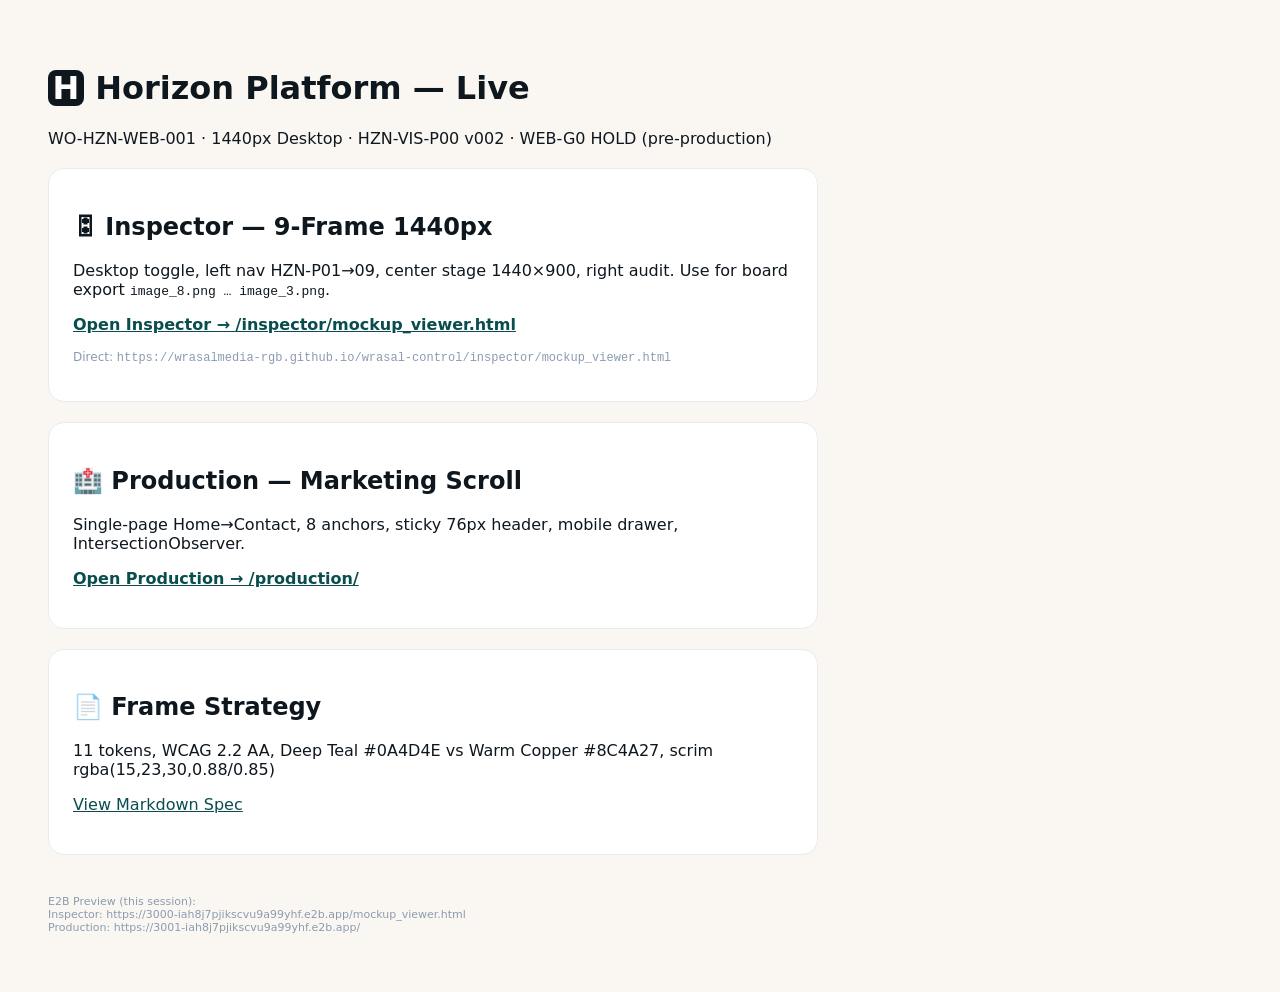
==== index.html @ 45d71c36 "pages: deploy Horizon inspector+production (WO-HZN-WEB-001 1440px 9-frame) to GitHub Pages Co-author" ====
<!DOCTYPE html><html><head><meta charset="utf-8"><meta name="viewport" content="width=device-width,initial-scale=1"><title>Horizon Platform — Public Links</title><style>body{font-family:system-ui,sans-serif;padding:40px;background:#faf7f2;color:#0F171E} a{color:#0A4D4E} .card{background:white;border:1px solid #e8ecef;border-radius:16px;padding:24px;max-width:720px;margin:20px 0} .mark{width:36px;height:36px;background:#0F171E;color:white;display:inline-flex;align-items:center;justify-content:center;border-radius:8px;font-weight:700}</style></head><body>
<h1><span class="mark">H</span> Horizon Platform — Live</h1>
<p>WO-HZN-WEB-001 · 1440px Desktop · HZN-VIS-P00 v002 · WEB-G0 HOLD (pre-production)</p>
<div class="card"><h2>🎛 Inspector — 9-Frame 1440px</h2><p>Desktop toggle, left nav HZN-P01→09, center stage 1440×900, right audit. Use for board export <code>image_8.png … image_3.png</code>.</p><p><a href="./inspector/mockup_viewer.html"><strong>Open Inspector → /inspector/mockup_viewer.html</strong></a></p><p style="color:#8b9bb0;font-size:12px">Direct: <code>https://wrasalmedia-rgb.github.io/wrasal-control/inspector/mockup_viewer.html</code></p></div>
<div class="card"><h2>🏥 Production — Marketing Scroll</h2><p>Single-page Home→Contact, 8 anchors, sticky 76px header, mobile drawer, IntersectionObserver.</p><p><a href="./production/"><strong>Open Production → /production/</strong></a></p></div>
<div class="card"><h2>📄 Frame Strategy</h2><p>11 tokens, WCAG 2.2 AA, Deep Teal #0A4D4E vs Warm Copper #8C4A27, scrim rgba(15,23,30,0.88/0.85)</p><p><a href="./HORIZON_DESKTOP_FRAME_STRATEGY.md">View Markdown Spec</a></p></div>
<p style="font-size:11px;color:#8b9bb0;margin-top:40px">E2B Preview (this session):<br>Inspector: https://3000-iah8j7pjikscvu9a99yhf.e2b.app/mockup_viewer.html<br>Production: https://3001-iah8j7pjikscvu9a99yhf.e2b.app/</p>
</body></html>
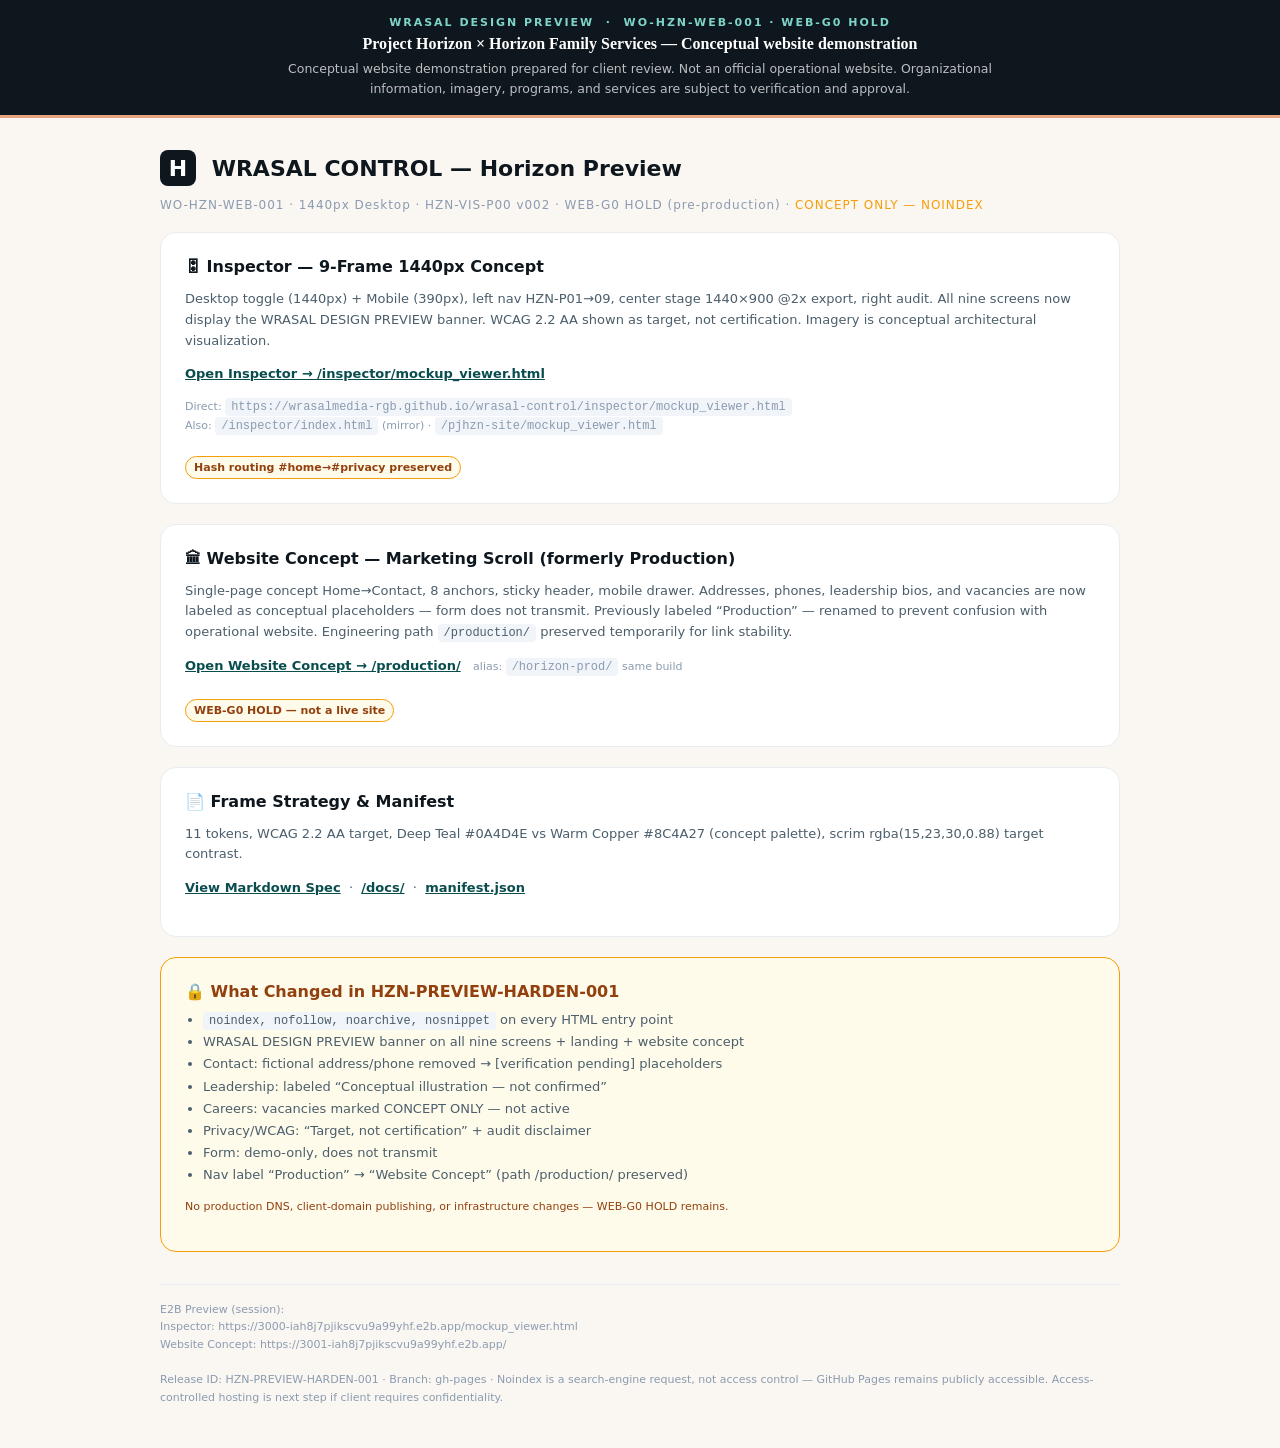
==== commit e8037389: "hardening: HZN-PREVIEW-HARDEN-001 — noindex/nofollow/noarchive/nosnippet on all HTML, WRASAL DESIGN " ====
--- a/index.html
+++ b/index.html
@@ -1,8 +1,21 @@
-<!DOCTYPE html><html><head><meta charset="utf-8"><meta name="viewport" content="width=device-width,initial-scale=1"><title>Horizon Platform — Public Links</title><style>body{font-family:system-ui,sans-serif;padding:40px;background:#faf7f2;color:#0F171E} a{color:#0A4D4E} .card{background:white;border:1px solid #e8ecef;border-radius:16px;padding:24px;max-width:720px;margin:20px 0} .mark{width:36px;height:36px;background:#0F171E;color:white;display:inline-flex;align-items:center;justify-content:center;border-radius:8px;font-weight:700}</style></head><body>
-<h1><span class="mark">H</span> Horizon Platform — Live</h1>
-<p>WO-HZN-WEB-001 · 1440px Desktop · HZN-VIS-P00 v002 · WEB-G0 HOLD (pre-production)</p>
-<div class="card"><h2>🎛 Inspector — 9-Frame 1440px</h2><p>Desktop toggle, left nav HZN-P01→09, center stage 1440×900, right audit. Use for board export <code>image_8.png … image_3.png</code>.</p><p><a href="./inspector/mockup_viewer.html"><strong>Open Inspector → /inspector/mockup_viewer.html</strong></a></p><p style="color:#8b9bb0;font-size:12px">Direct: <code>https://wrasalmedia-rgb.github.io/wrasal-control/inspector/mockup_viewer.html</code></p></div>
-<div class="card"><h2>🏥 Production — Marketing Scroll</h2><p>Single-page Home→Contact, 8 anchors, sticky 76px header, mobile drawer, IntersectionObserver.</p><p><a href="./production/"><strong>Open Production → /production/</strong></a></p></div>
-<div class="card"><h2>📄 Frame Strategy</h2><p>11 tokens, WCAG 2.2 AA, Deep Teal #0A4D4E vs Warm Copper #8C4A27, scrim rgba(15,23,30,0.88/0.85)</p><p><a href="./HORIZON_DESKTOP_FRAME_STRATEGY.md">View Markdown Spec</a></p></div>
-<p style="font-size:11px;color:#8b9bb0;margin-top:40px">E2B Preview (this session):<br>Inspector: https://3000-iah8j7pjikscvu9a99yhf.e2b.app/mockup_viewer.html<br>Production: https://3001-iah8j7pjikscvu9a99yhf.e2b.app/</p>
+<!DOCTYPE html><html lang="en"><head><meta charset="utf-8"><meta name="viewport" content="width=device-width,initial-scale=1"><meta name="robots" content="noindex, nofollow, noarchive, nosnippet"><title>WRASAL CONTROL — Horizon Preview (WEB-G0 HOLD)</title><style>body{font-family:system-ui,sans-serif;margin:0;background:#faf7f2;color:#0F171E} .banner{background:#0F171E;color:#fff;border-bottom:3px solid #E6A57E;padding:16px 20px;text-align:center} .banner .kicker{font-size:11px;letter-spacing:.18em;text-transform:uppercase;font-weight:700;color:#7DD4C8} .banner .title{font-family:Georgia,serif;font-size:16px;font-weight:700;margin:6px 0} .banner p{font-size:12.5px;line-height:1.6;color:rgba(255,255,255,.72);max-width:760px;margin:6px auto 0} .wrap{padding:32px 40px;max-width:960px;margin:0 auto} h1{font-size:22px;margin:0} .sub{font-size:12px;color:#8b9bb0;letter-spacing:.08em} .card{background:white;border:1px solid #e8ecef;border-radius:16px;padding:24px;margin:20px 0} .card h2{font-size:16px;margin:0 0 8px} .card p{font-size:13px;line-height:1.6;color:#4b5e6b} a{color:#0A4D4E;font-weight:600} .tag{display:inline-block;background:#fffbeb;border:1px solid #f59e0b;color:#92400e;padding:4px 8px;border-radius:999px;font-size:11px;font-weight:700;margin-top:8px} .foot{margin-top:32px;font-size:11px;color:#8b9bb0;line-height:1.6;border-top:1px solid #e8ecef;padding-top:16px} code{font-size:12px;background:#f1f5f9;padding:2px 6px;border-radius:4px}</style></head><body>
+<div class="banner" role="banner" aria-label="Design preview notice">
+  <div class="kicker">WRASAL DESIGN PREVIEW &nbsp;·&nbsp; WO-HZN-WEB-001 · WEB-G0 HOLD</div>
+  <div class="title">Project Horizon × Horizon Family Services — Conceptual website demonstration</div>
+  <p>Conceptual website demonstration prepared for client review. Not an official operational website. Organizational information, imagery, programs, and services are subject to verification and approval.</p>
+</div>
+<div class="wrap">
+<h1><span style="display:inline-flex;align-items:center;justify-content:center;width:36px;height:36px;background:#0F171E;color:white;border-radius:8px;font-weight:700;margin-right:8px">H</span> WRASAL CONTROL — Horizon Preview</h1>
+<p class="sub">WO-HZN-WEB-001 · 1440px Desktop · HZN-VIS-P00 v002 · WEB-G0 HOLD (pre-production) · <span style="color:#f59e0b">CONCEPT ONLY — NOINDEX</span></p>
+
+<div class="card"><h2>🎛 Inspector — 9-Frame 1440px Concept</h2><p>Desktop toggle (1440px) + Mobile (390px), left nav HZN-P01→09, center stage 1440×900 @2x export, right audit. All nine screens now display the WRASAL DESIGN PREVIEW banner. WCAG 2.2 AA shown as target, not certification. Imagery is conceptual architectural visualization.</p><p><a href="./inspector/mockup_viewer.html"><strong>Open Inspector → /inspector/mockup_viewer.html</strong></a></p><p style="font-size:11px;color:#8b9bb0">Direct: <code>https://wrasalmedia-rgb.github.io/wrasal-control/inspector/mockup_viewer.html</code><br>Also: <code>/inspector/index.html</code> (mirror) · <code>/pjhzn-site/mockup_viewer.html</code></p><span class="tag">Hash routing #home→#privacy preserved</span></div>
+
+<div class="card"><h2>🏛 Website Concept — Marketing Scroll (formerly Production)</h2><p>Single-page concept Home→Contact, 8 anchors, sticky header, mobile drawer. Addresses, phones, leadership bios, and vacancies are now labeled as conceptual placeholders — form does not transmit. Previously labeled “Production” — renamed to prevent confusion with operational website. Engineering path <code>/production/</code> preserved temporarily for link stability.</p><p><a href="./production/"><strong>Open Website Concept → /production/</strong></a> &nbsp; <span style="font-size:11px;color:#8b9bb0">alias: <code>/horizon-prod/</code> same build</span></p><span class="tag">WEB-G0 HOLD — not a live site</span></div>
+
+<div class="card"><h2>📄 Frame Strategy & Manifest</h2><p>11 tokens, WCAG 2.2 AA target, Deep Teal #0A4D4E vs Warm Copper #8C4A27 (concept palette), scrim rgba(15,23,30,0.88) target contrast.</p><p><a href="./HORIZON_DESKTOP_FRAME_STRATEGY.md">View Markdown Spec</a> &nbsp;·&nbsp; <a href="./docs/HORIZON_DESKTOP_FRAME_STRATEGY.md">/docs/</a> &nbsp;·&nbsp; <a href="./docs/exports-manifest.json">manifest.json</a></p></div>
+
+<div class="card" style="background:#fffbeb;border-color:#f59e0b"><h2 style="color:#92400e">🔒 What Changed in HZN-PREVIEW-HARDEN-001</h2><ul style="font-size:13px;line-height:1.7;color:#4b5e6b;margin:8px 0 0;padding-left:18px"><li><code>noindex, nofollow, noarchive, nosnippet</code> on every HTML entry point</li><li>WRASAL DESIGN PREVIEW banner on all nine screens + landing + website concept</li><li>Contact: fictional address/phone removed → [verification pending] placeholders</li><li>Leadership: labeled “Conceptual illustration — not confirmed”</li><li>Careers: vacancies marked CONCEPT ONLY — not active</li><li>Privacy/WCAG: “Target, not certification” + audit disclaimer</li><li>Form: demo-only, does not transmit</li><li>Nav label “Production” → “Website Concept” (path /production/ preserved)</li></ul><p style="font-size:11px;color:#92400e;margin-top:12px">No production DNS, client-domain publishing, or infrastructure changes — WEB-G0 HOLD remains.</p></div>
+
+<p class="foot">E2B Preview (session):<br>Inspector: https://3000-iah8j7pjikscvu9a99yhf.e2b.app/mockup_viewer.html<br>Website Concept: https://3001-iah8j7pjikscvu9a99yhf.e2b.app/<br><br>Release ID: HZN-PREVIEW-HARDEN-001 · Branch: gh-pages · Noindex is a search-engine request, not access control — GitHub Pages remains publicly accessible. Access-controlled hosting is next step if client requires confidentiality.</p>
+</div>
 </body></html>
